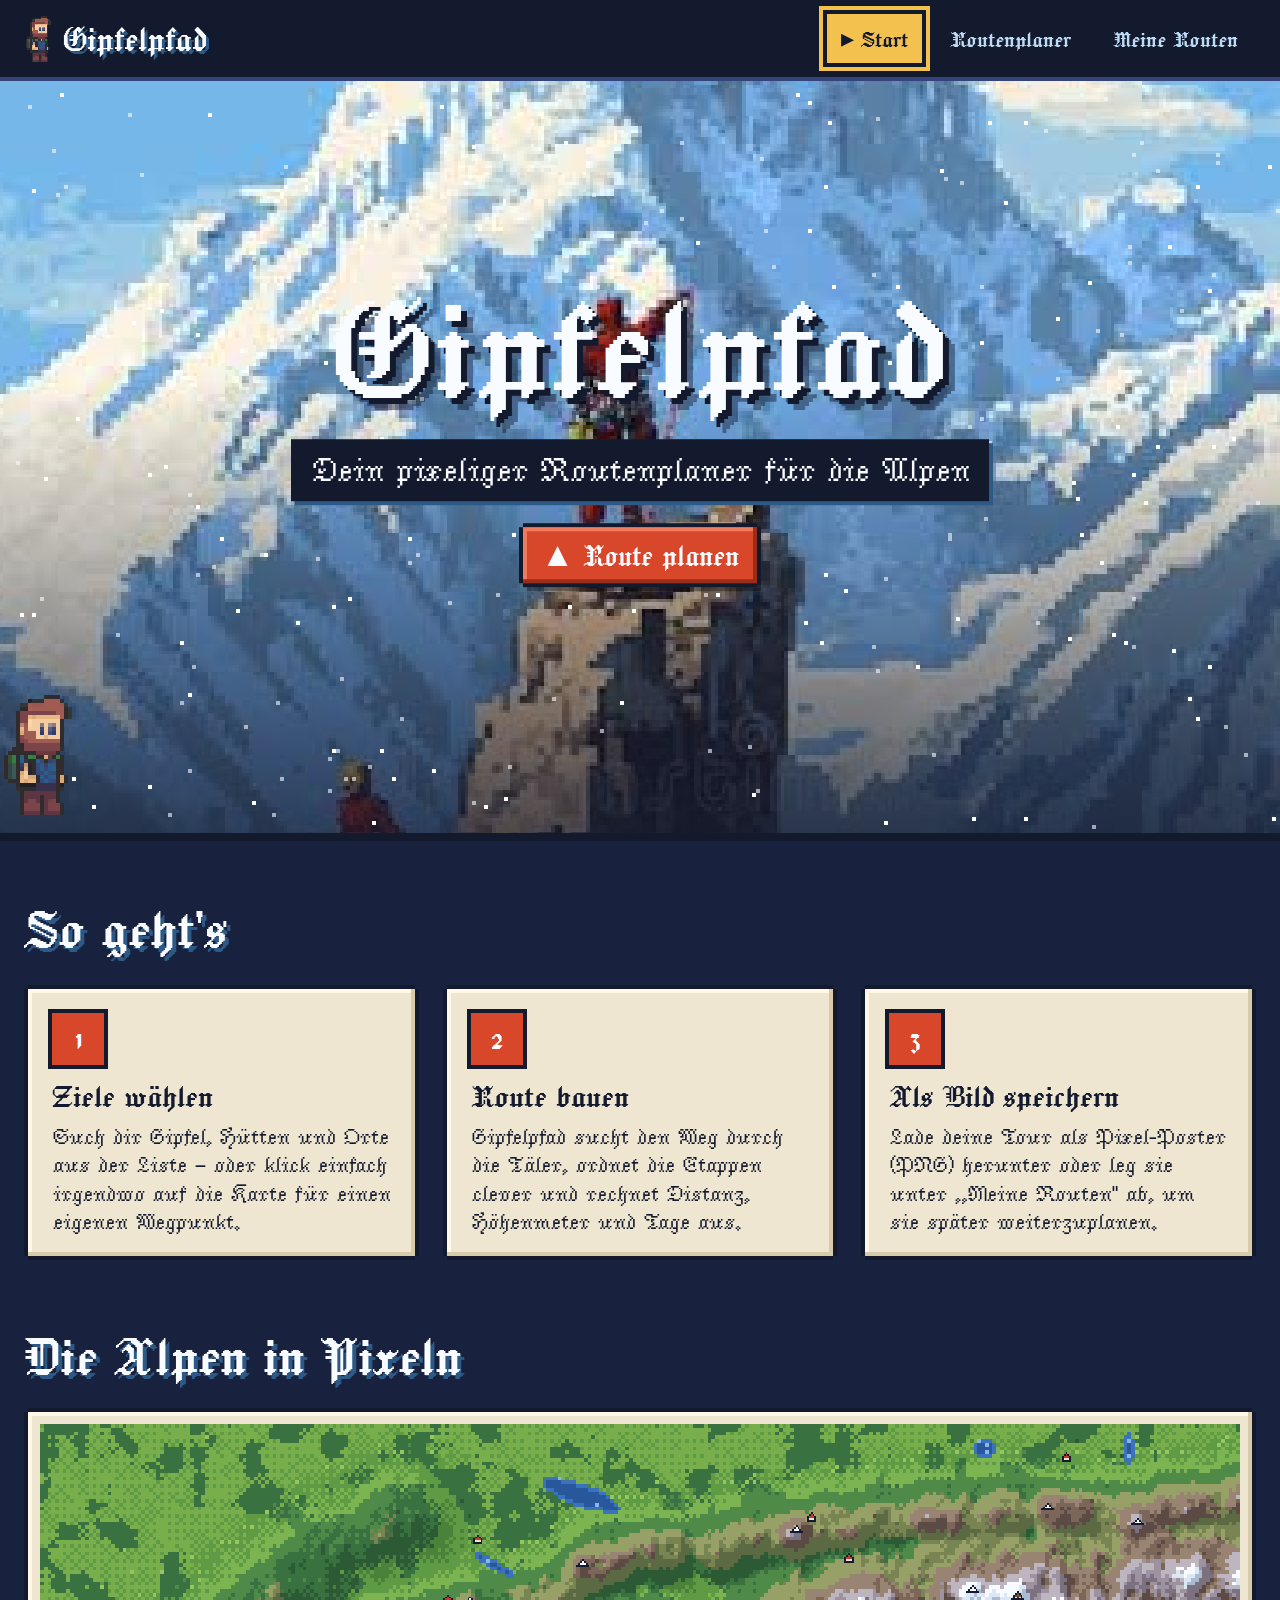
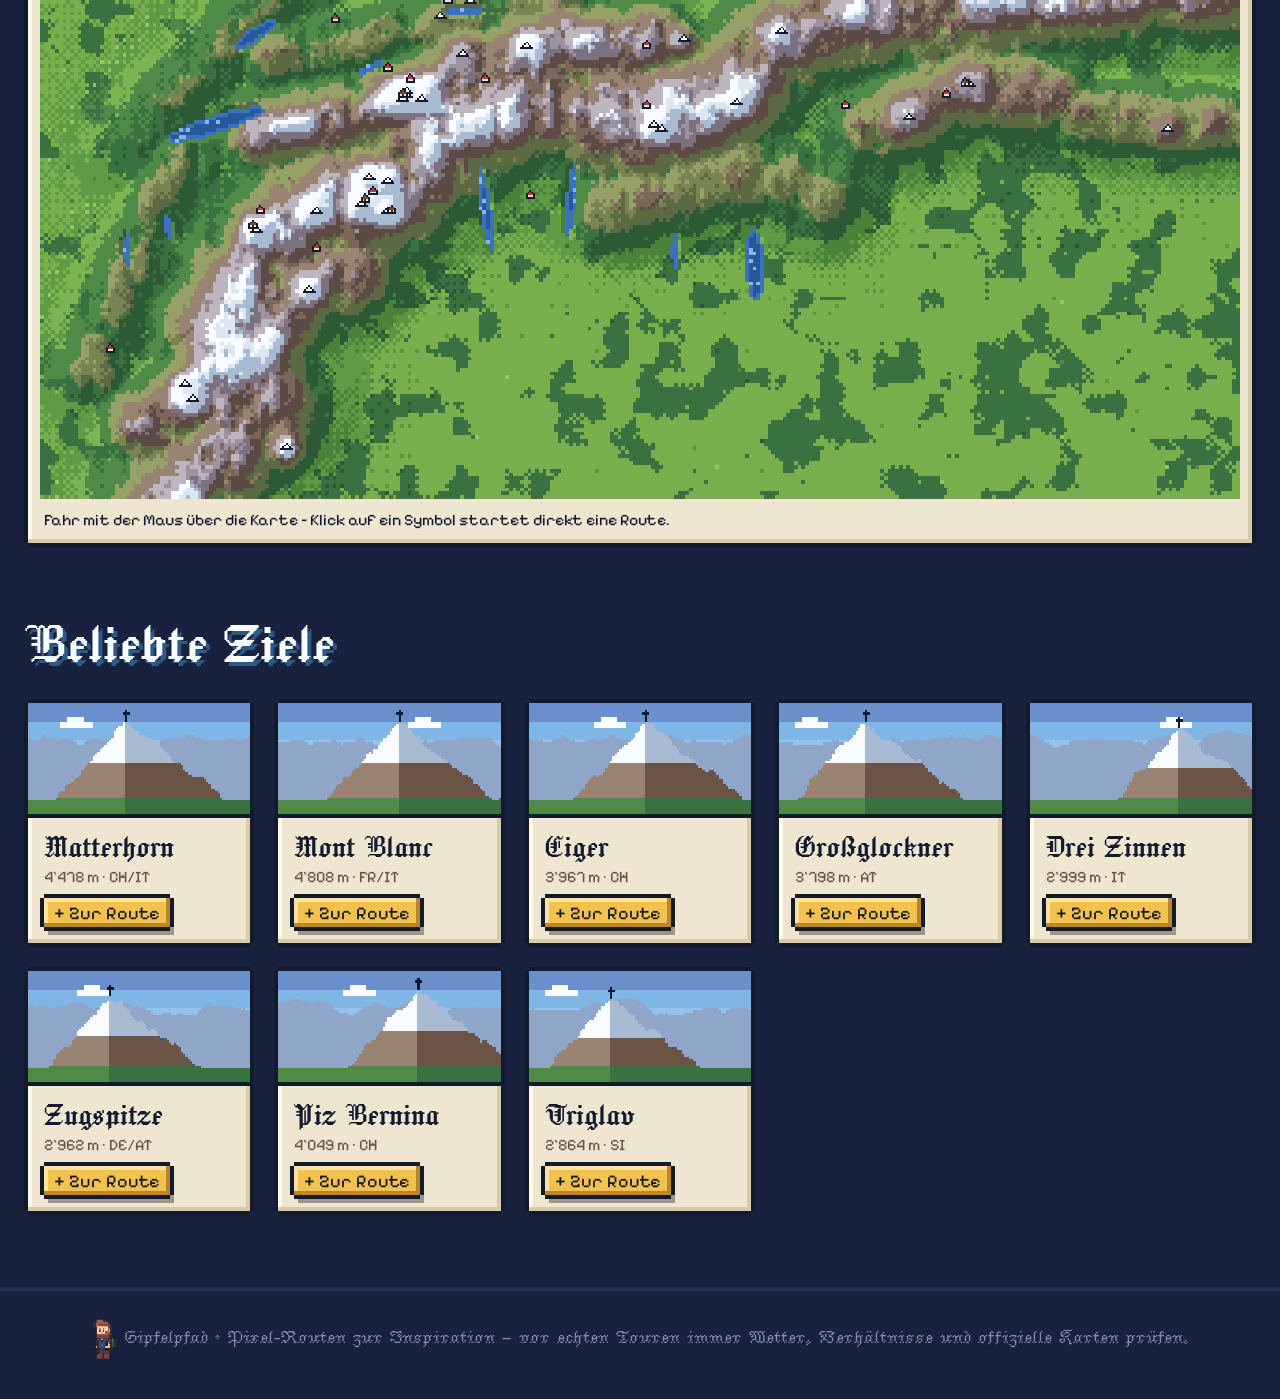
==== index.html @ d3bc7dde "Rename Index.html to index.html" ====
<!DOCTYPE html>
<html lang="de">
<head>
  <meta charset="UTF-8">
  <meta name="viewport" content="width=device-width, initial-scale=1.0">
  <title>Gipfelpfad – Start</title>
  <link rel="preconnect" href="https://fonts.googleapis.com">
  <link rel="preconnect" href="https://fonts.gstatic.com" crossorigin>
  <link href="https://fonts.googleapis.com/css2?family=Jacquard+24&family=Jacquarda+Bastarda+9&family=Pixelify+Sans:wght@400;600&display=swap" rel="stylesheet">
  <link rel="stylesheet" href="css/style.css">
</head>
<body>
  <header class="kopf">
    <a class="logo" href="Index.html"><img data-dude="2" alt=""><span>Gipfelpfad</span></a>
    <nav class="nav">
      <a href="Index.html" class="aktiv">Start</a>
      <a href="planer.html">Routenplaner</a>
      <a href="routen.html">Meine Routen</a>
    </nav>
  </header>

  <section class="held" id="held">
    <div class="held-bild"></div>
    <canvas id="flocken"></canvas>
    <div class="held-text">
      <h1>Gipfelpfad</h1>
      <p>Dein pixeliger Routenplaner für die Alpen</p><br>
      <a class="knopf rot" href="planer.html">▲ Route planen</a>
    </div>
    <div class="wanderer" id="wanderer" title="Klick mich!">
      <div class="blase" id="blase">Hoi!</div>
      <img data-dude="6" alt="Pixel-Wanderer">
    </div>
  </section>

  <main>
    <section class="abschnitt">
      <h2>So geht's</h2>
      <div class="schritte">
        <article class="pixel-box schritt">
          <div class="nr">1</div>
          <h3>Ziele wählen</h3>
          <p>Such dir Gipfel, Hütten und Orte aus der Liste – oder klick einfach irgendwo auf die Karte für einen eigenen Wegpunkt.</p>
        </article>
        <article class="pixel-box schritt">
          <div class="nr">2</div>
          <h3>Route bauen</h3>
          <p>Gipfelpfad sucht den Weg durch die Täler, ordnet die Etappen clever und rechnet Distanz, Höhenmeter und Tage aus.</p>
        </article>
        <article class="pixel-box schritt">
          <div class="nr">3</div>
          <h3>Als Bild speichern</h3>
          <p>Lade deine Tour als Pixel-Poster (PNG) herunter oder leg sie unter „Meine Routen" ab, um sie später weiterzuplanen.</p>
        </article>
      </div>
    </section>

    <section class="abschnitt">
      <h2>Die Alpen in Pixeln</h2>
      <div class="pixel-box mini-karte-box">
        <canvas id="miniKarte" width="640" height="360"></canvas>
        <div class="info" id="miniInfo">Fahr mit der Maus über die Karte – Klick auf ein Symbol startet direkt eine Route.</div>
      </div>
    </section>

    <section class="abschnitt">
      <h2>Beliebte Ziele</h2>
      <div class="gipfel-karten" id="gipfelKarten"></div>
    </section>
  </main>

  <footer class="fuss">
    <img data-dude="2" data-spiegeln alt=""> Gipfelpfad · Pixel-Routen zur Inspiration – vor echten Touren immer Wetter, Verhältnisse und offizielle Karten prüfen.
  </footer>

  <script src="js/data.js"></script>
  <script src="js/map.js"></script>
  <script src="js/start.js"></script>
</body>
</html>
---- css/style.css ----
:root {
  --ink: #141a2e;
  --nacht: #1d2747;
  --himmel-1: #2b3a66;
  --himmel-2: #4f6fae;
  --himmel-3: #7fb6e6;
  --himmel-4: #bcdbf5;
  --schnee: #f8fbff;
  --fels: #6b5446;
  --fels-2: #998473;
  --moos: #4f8a48;
  --moos-2: #2b5a34;
  --beere: #8a3a3a;
  --rot: #d9472b;
  --gold: #f2c14e;
  --jeans: #2c5985;
  --papier: #efe6d2;
  --papier-2: #d9cba9;
  --papier-3: #fff8e6;
  --px: 4px;
  --titel: "Jacquard 24", "Pixelify Sans", serif;
  --text: "Jacquarda Bastarda 9", "Pixelify Sans", serif;
  --ui: "Pixelify Sans", monospace;
}

* { box-sizing: border-box; }

html { scroll-behavior: smooth; }

body {
  margin: 0;
  min-height: 100vh;
  color: var(--ink);
  font-family: var(--text);
  font-size: 21px;
  line-height: 1.35;
  background: linear-gradient(180deg, #222d52 0 160px, var(--nacht) 160px 320px, #1a2342 320px 480px, #18213d 480px);
  background-color: #18213d;
  image-rendering: pixelated;
}

img, canvas { image-rendering: pixelated; image-rendering: crisp-edges; }

a { color: inherit; }

h1, h2, h3 { font-family: var(--titel); font-weight: 400; margin: 0; line-height: 1; }

::selection { background: var(--gold); color: var(--ink); }

/* ---------- Pixel-Rahmen ---------- */

.pixel-box {
  position: relative;
  background: var(--papier);
  margin: var(--px);
  box-shadow:
    0 calc(-1 * var(--px)) 0 0 var(--ink),
    0 var(--px) 0 0 var(--ink),
    calc(-1 * var(--px)) 0 0 0 var(--ink),
    var(--px) 0 0 0 var(--ink),
    inset calc(-1 * var(--px)) calc(-1 * var(--px)) 0 0 var(--papier-2),
    inset var(--px) var(--px) 0 0 var(--papier-3);
}

.pixel-box.dunkel {
  background: var(--nacht);
  color: var(--schnee);
  box-shadow:
    0 calc(-1 * var(--px)) 0 0 var(--ink),
    0 var(--px) 0 0 var(--ink),
    calc(-1 * var(--px)) 0 0 0 var(--ink),
    var(--px) 0 0 0 var(--ink),
    inset calc(-1 * var(--px)) calc(-1 * var(--px)) 0 0 #111733,
    inset var(--px) var(--px) 0 0 #34437a;
}

.knopf {
  --farbe: var(--gold);
  --schatten: #b9862a;
  --licht: #ffe39a;
  display: inline-flex;
  align-items: center;
  gap: 8px;
  font-family: var(--titel);
  font-size: 26px;
  line-height: 1;
  color: var(--ink);
  background: var(--farbe);
  border: 0;
  padding: 12px 18px 10px;
  margin: var(--px);
  cursor: pointer;
  text-decoration: none;
  box-shadow:
    0 calc(-1 * var(--px)) 0 0 var(--ink),
    0 var(--px) 0 0 var(--ink),
    calc(-1 * var(--px)) 0 0 0 var(--ink),
    var(--px) 0 0 0 var(--ink),
    inset calc(-1 * var(--px)) calc(-1 * var(--px)) 0 0 var(--schatten),
    inset var(--px) var(--px) 0 0 var(--licht),
    var(--px) calc(2 * var(--px)) 0 0 rgba(0, 0, 0, .35);
  transition: transform .06s steps(1);
}
.knopf:hover { transform: translateY(-2px); filter: brightness(1.06); }
.knopf:active { transform: translate(2px, 4px); box-shadow:
    0 calc(-1 * var(--px)) 0 0 var(--ink),
    0 var(--px) 0 0 var(--ink),
    calc(-1 * var(--px)) 0 0 0 var(--ink),
    var(--px) 0 0 0 var(--ink),
    inset var(--px) var(--px) 0 0 var(--schatten); }
.knopf:disabled { filter: grayscale(1) opacity(.6); cursor: not-allowed; transform: none; }
.knopf.rot { --farbe: var(--rot); --schatten: #9a2c18; --licht: #f07a5e; color: var(--schnee); }
.knopf.gruen { --farbe: var(--moos); --schatten: #2b5a34; --licht: #7db452; color: var(--schnee); }
.knopf.blau { --farbe: var(--jeans); --schatten: #1c3a5a; --licht: #4f84bd; color: var(--schnee); }
.knopf.papier { --farbe: var(--papier); --schatten: var(--papier-2); --licht: var(--papier-3); }
.knopf.klein { font-size: 18px; padding: 6px 10px 5px; font-family: var(--ui); }

.knopf:focus-visible, input:focus-visible, select:focus-visible, button:focus-visible {
  outline: var(--px) dashed var(--gold);
  outline-offset: 4px;
}

/* ---------- Kopfzeile ---------- */

.kopf {
  position: sticky;
  top: 0;
  z-index: 50;
  display: flex;
  align-items: center;
  justify-content: space-between;
  gap: 16px;
  padding: 10px 24px;
  background: var(--ink);
  border-bottom: var(--px) solid #34437a;
}

.logo {
  display: flex;
  align-items: center;
  gap: 10px;
  text-decoration: none;
  color: var(--schnee);
}
.logo img { height: 46px; }
.logo span { font-family: var(--titel); font-size: 40px; text-shadow: 3px 3px 0 var(--jeans); }

.nav { display: flex; gap: 6px; flex-wrap: wrap; }
.nav a {
  font-family: var(--titel);
  font-size: 26px;
  color: var(--himmel-4);
  text-decoration: none;
  padding: 8px 14px 6px;
  border: var(--px) solid transparent;
}
.nav a:hover { color: var(--gold); border-color: #34437a; }
.nav a.aktiv { color: var(--ink); background: var(--gold); border-color: var(--ink); box-shadow: 0 0 0 var(--px) var(--gold); }
.nav a.aktiv::before { content: "▸ "; }

/* ---------- Seiteninhalt ---------- */

main { padding: 0 24px 64px; max-width: 1400px; margin: 0 auto; }

.seitentitel {
  color: var(--schnee);
  padding: 40px 4px 20px;
  display: flex;
  align-items: end;
  justify-content: space-between;
  gap: 16px;
  flex-wrap: wrap;
}
.seitentitel h1 { font-size: clamp(48px, 7vw, 84px); text-shadow: 5px 5px 0 var(--jeans), 10px 10px 0 var(--ink); }
.seitentitel p { margin: 10px 0 0; color: var(--himmel-4); max-width: 640px; }

.fuss {
  text-align: center;
  color: #7f8bb0;
  padding: 28px 16px 40px;
  font-size: 18px;
  border-top: var(--px) solid #24305a;
}
.fuss img { height: 40px; vertical-align: middle; }

/* ---------- Startseite ---------- */

.held {
  position: relative;
  height: min(86vh, 760px);
  min-height: 520px;
  overflow: hidden;
  background: #7fb6e6;
  border-bottom: 8px solid var(--ink);
}
.held-bild {
  position: absolute;
  inset: -40px;
  background: url("../hikeing.jpg") center 32% / cover no-repeat;
  image-rendering: pixelated;
  transform: translate(var(--mx, 0), var(--my, 0)) scale(1.06);
  transition: transform .25s steps(4);
}
.held::after {
  content: "";
  position: absolute;
  inset: 0;
  background: linear-gradient(180deg, rgba(20, 26, 46, .0) 40%, rgba(20, 26, 46, .75) 100%);
  pointer-events: none;
}
#flocken { position: absolute; inset: 0; width: 100%; height: 100%; pointer-events: none; z-index: 2; }

.held-text {
  position: absolute;
  z-index: 3;
  left: 50%;
  top: 46%;
  transform: translate(-50%, -50%);
  text-align: center;
  width: min(92%, 860px);
  color: var(--schnee);
}
.held-text h1 {
  font-size: clamp(64px, 13vw, 170px);
  text-shadow: 6px 6px 0 var(--ink), 12px 12px 0 rgba(20, 26, 46, .45);
  letter-spacing: 2px;
}
.held-text p {
  font-size: clamp(22px, 2.6vw, 32px);
  margin: 10px auto 26px;
  background: var(--ink);
  display: inline-block;
  padding: 6px 16px 4px;
  box-shadow: 0 0 0 var(--px) var(--ink), var(--px) var(--px) 0 var(--px) var(--jeans);
}
.held-text .knopf { font-size: 34px; }

.wanderer {
  position: absolute;
  z-index: 4;
  bottom: 18px;
  left: 0;
  cursor: pointer;
  animation: laufen 26s linear infinite;
}
.wanderer img { height: 120px; display: block; animation: wippen .5s steps(2) infinite; }
.wanderer.dreh img { transform: scaleX(-1); }
.blase {
  position: absolute;
  bottom: 132px;
  left: 50%;
  transform: translateX(-50%);
  white-space: nowrap;
  background: var(--schnee);
  color: var(--ink);
  font-size: 20px;
  padding: 6px 12px 4px;
  box-shadow: 0 0 0 var(--px) var(--ink);
  opacity: 0;
  pointer-events: none;
}
.blase::after {
  content: "";
  position: absolute;
  left: 50%;
  bottom: -12px;
  border: 6px solid transparent;
  border-top-color: var(--ink);
}
.blase.zeigen { opacity: 1; }
.wanderer.springt img { animation: springen .5s steps(4); }

@keyframes laufen {
  0% { transform: translateX(-140px); }
  100% { transform: translateX(calc(100vw + 40px)); }
}
@keyframes wippen { 50% { translate: 0 -4px; } }
@keyframes springen { 50% { translate: 0 -48px; } }

.abschnitt { padding: 56px 0 8px; }
.abschnitt > h2 {
  color: var(--schnee);
  font-size: clamp(44px, 5vw, 64px);
  text-shadow: 4px 4px 0 var(--jeans);
  margin-bottom: 24px;
}

.schritte { display: grid; grid-template-columns: repeat(auto-fit, minmax(260px, 1fr)); gap: 24px; }
.schritt { padding: 24px 24px 20px; }
.schritt .nr {
  display: inline-grid;
  place-items: center;
  width: 52px; height: 52px;
  font-family: var(--titel);
  font-size: 38px;
  background: var(--rot);
  color: var(--schnee);
  box-shadow: 0 0 0 var(--px) var(--ink);
  margin-bottom: 14px;
}
.schritt h3 { font-size: 36px; margin-bottom: 8px; }
.schritt p { margin: 0; }
.schritt canvas { width: 100%; height: auto; display: block; margin-top: 14px; box-shadow: 0 0 0 var(--px) var(--ink); }

.gipfel-karten { display: grid; grid-template-columns: repeat(auto-fill, minmax(220px, 1fr)); gap: 20px; }
.gipfel-karte { padding: 0 0 16px; overflow: hidden; display: flex; flex-direction: column; transition: transform .1s steps(2); }
.gipfel-karte:hover { transform: translateY(-6px); }
.gipfel-karte canvas { width: 100%; display: block; border-bottom: var(--px) solid var(--ink); }
.gipfel-karte h3 { font-size: 34px; margin: 12px 16px 2px; }
.gipfel-karte .meta { margin: 0 16px 10px; font-family: var(--ui); font-size: 16px; color: var(--fels); }
.gipfel-karte .knopf { margin: auto 16px 0; align-self: flex-start; }

.mini-karte-box { padding: 12px; }
.mini-karte-box canvas { width: 100%; display: block; cursor: crosshair; }
.mini-karte-box .info { font-family: var(--ui); font-size: 16px; padding: 10px 4px 0; min-height: 30px; }

/* ---------- Planer ---------- */

.planer { display: grid; grid-template-columns: 360px 1fr; gap: 24px; align-items: start; }

.seitenleiste { padding: 20px; display: flex; flex-direction: column; gap: 18px; }
.seitenleiste h2 { font-size: 34px; display: flex; align-items: center; gap: 10px; }
.seitenleiste h2 small { font-family: var(--ui); font-size: 15px; color: var(--fels); margin-left: auto; }

label.feld { display: flex; flex-direction: column; gap: 6px; font-size: 19px; }

input[type="text"], input[type="search"], select {
  font-family: var(--ui);
  font-size: 17px;
  color: var(--ink);
  background: var(--papier-3);
  border: 0;
  padding: 10px 12px;
  box-shadow: 0 0 0 var(--px) var(--ink), inset var(--px) var(--px) 0 0 var(--papier-2);
  margin: var(--px);
  width: calc(100% - 2 * var(--px));
  border-radius: 0;
}

.filter { display: flex; gap: 4px; flex-wrap: wrap; margin: 0 var(--px); }
.filter button {
  font-family: var(--ui);
  font-size: 15px;
  border: 0;
  padding: 5px 9px;
  background: var(--papier-2);
  color: var(--ink);
  cursor: pointer;
  box-shadow: 0 0 0 2px var(--ink);
  margin: 2px;
}
.filter button.aktiv { background: var(--ink); color: var(--gold); }

.ort-liste {
  list-style: none;
  margin: 0;
  padding: 4px;
  max-height: 290px;
  overflow-y: auto;
  background: var(--papier-3);
  box-shadow: 0 0 0 var(--px) var(--ink);
  margin: var(--px);
  scrollbar-color: var(--fels) var(--papier-2);
}
.ort-liste li {
  display: flex;
  align-items: center;
  gap: 8px;
  padding: 6px 8px;
  cursor: pointer;
  font-size: 19px;
}
.ort-liste li:nth-child(odd) { background: rgba(217, 203, 169, .35); }
.ort-liste li:hover { background: var(--gold); }
.ort-liste li.drin { color: var(--moos-2); }
.ort-liste li.drin .plus { background: var(--moos); color: var(--schnee); }
.ort-liste .plus {
  font-family: var(--ui);
  width: 26px; height: 26px;
  display: grid; place-items: center;
  background: var(--ink);
  color: var(--gold);
  flex: none;
  font-size: 18px;
}
.ort-liste .name { flex: 1; }
.ort-liste .hoehe { font-family: var(--ui); font-size: 14px; color: var(--fels); }
.typ-punkt { width: 18px; flex: none; font-family: var(--ui); font-size: 15px; text-align: center; }
.typ-gipfel { color: var(--fels); }
.typ-gipfel::before { content: "▲"; }
.typ-ort { color: var(--rot); }
.typ-ort::before { content: "●"; }
.typ-huette { color: #7a4a2e; }
.typ-huette::before { content: "⌂"; font-size: 19px; }
.typ-eigen { color: var(--gold); }
.typ-eigen::before { content: "◆"; }

.ziel-liste { list-style: none; margin: 0; padding: 0; display: flex; flex-direction: column; gap: 8px; }
.ziel-liste li {
  display: flex;
  align-items: center;
  gap: 8px;
  background: var(--papier-3);
  padding: 6px 6px 6px 0;
  box-shadow: 0 0 0 3px var(--ink);
  margin: 3px;
  animation: reinploppen .25s steps(3);
}
.ziel-liste .nr {
  font-family: var(--ui);
  min-width: 34px;
  align-self: stretch;
  display: grid; place-items: center;
  background: var(--rot);
  color: var(--schnee);
  font-size: 17px;
}
.ziel-liste li:first-child .nr { background: var(--moos); }
.ziel-liste .name { flex: 1; font-size: 19px; min-width: 0; overflow: hidden; text-overflow: ellipsis; white-space: nowrap; }
.ziel-liste .name input { margin: 0; padding: 4px 6px; font-size: 15px; width: 100%; box-shadow: 0 0 0 2px var(--ink); }
.ziel-liste .hoehe { font-family: var(--ui); font-size: 13px; color: var(--fels); display: block; }
.ziel-liste button {
  font-family: var(--ui);
  width: 28px; height: 28px;
  border: 0;
  background: var(--papier-2);
  box-shadow: 0 0 0 2px var(--ink);
  cursor: pointer;
  font-size: 14px;
  flex: none;
  color: var(--ink);
}
.ziel-liste button:hover { background: var(--gold); }
.ziel-liste button.weg:hover { background: var(--rot); color: var(--schnee); }
.ziel-liste button:disabled { opacity: .3; cursor: default; background: var(--papier-2); }
.leer-hinweis { font-size: 18px; color: var(--fels); padding: 10px; text-align: center; border: 3px dashed var(--papier-2); }

@keyframes reinploppen { 0% { transform: scale(.6); } 60% { transform: scale(1.05); } }

.schalter { display: flex; align-items: center; gap: 10px; cursor: pointer; font-size: 19px; user-select: none; }
.schalter input { appearance: none; width: 44px; height: 24px; background: var(--papier-2); box-shadow: 0 0 0 3px var(--ink); position: relative; cursor: pointer; margin: 3px; flex: none; }
.schalter input::after { content: ""; position: absolute; top: 4px; left: 4px; width: 16px; height: 16px; background: var(--ink); transition: left .1s steps(2); }
.schalter input:checked { background: var(--moos); }
.schalter input:checked::after { left: 24px; background: var(--schnee); }

.modus { display: grid; grid-template-columns: repeat(3, 1fr); gap: 6px; margin: var(--px); }
.modus button {
  font-family: var(--titel);
  font-size: 22px;
  padding: 8px 4px 6px;
  border: 0;
  background: var(--papier-2);
  box-shadow: 0 0 0 3px var(--ink);
  cursor: pointer;
  color: var(--ink);
}
.modus button .ico { display: block; font-size: 22px; font-family: var(--ui); }
.modus button.aktiv { background: var(--jeans); color: var(--schnee); }

.karten-bereich { display: flex; flex-direction: column; gap: 20px; min-width: 0; }
.karten-rahmen { padding: 12px; }
.karten-wrap { position: relative; line-height: 0; }
#karte { width: 100%; height: auto; display: block; cursor: crosshair; box-shadow: 0 0 0 var(--px) var(--ink); }
.karten-kopf { display: flex; align-items: center; justify-content: space-between; gap: 12px; margin-bottom: 12px; flex-wrap: wrap; }
.karten-kopf h2 { font-size: 40px; }
.karten-kopf p { margin: 0; font-size: 17px; color: var(--fels); }

.tooltip {
  position: absolute;
  pointer-events: none;
  background: var(--ink);
  color: var(--schnee);
  font-family: var(--ui);
  font-size: 14px;
  line-height: 1.3;
  padding: 6px 10px;
  box-shadow: 0 0 0 2px var(--gold);
  white-space: nowrap;
  z-index: 5;
  opacity: 0;
  transform: translate(14px, 14px);
}
.tooltip.zeigen { opacity: 1; }
.tooltip b { color: var(--gold); font-weight: 600; }

#profil { width: 100%; height: auto; display: block; margin-top: 16px; box-shadow: 0 0 0 var(--px) var(--ink); }

.stats { display: grid; grid-template-columns: repeat(auto-fit, minmax(170px, 1fr)); gap: 14px; }
.stat { padding: 14px 16px 12px; }
.stat .titel { font-size: 18px; color: var(--fels); }
.stat .wert { font-family: var(--ui); font-size: 24px; font-weight: 600; line-height: 1.1; margin-top: 4px; }
.stat.schwierig { color: var(--ink); }
.stat.schwierig .wert { font-size: 18px; }

.aktionen { display: flex; gap: 10px; flex-wrap: wrap; align-items: center; }

.etappen { padding: 16px 20px; }
.etappen h3 { font-size: 32px; margin-bottom: 8px; }
.etappen table { width: 100%; border-collapse: collapse; font-size: 18px; }
.etappen th { text-align: left; font-weight: 400; color: var(--fels); padding: 4px 8px; border-bottom: 3px solid var(--ink); }
.etappen td { padding: 6px 8px; border-bottom: 2px dashed var(--papier-2); }
.etappen td.zahl, .etappen th.zahl { text-align: right; font-family: var(--ui); font-size: 15px; }
.hinweis { font-size: 16px; color: var(--fels); margin: 10px 0 0; }

.toast {
  position: fixed;
  left: 50%;
  bottom: 28px;
  transform: translate(-50%, 140px);
  z-index: 100;
  background: var(--ink);
  color: var(--schnee);
  padding: 12px 20px 10px;
  font-size: 22px;
  box-shadow: 0 0 0 var(--px) var(--gold), 8px 8px 0 var(--px) rgba(0, 0, 0, .4);
  display: flex;
  align-items: center;
  gap: 12px;
  transition: transform .25s steps(5);
}
.toast img { height: 44px; }
.toast.zeigen { transform: translate(-50%, 0); }

/* ---------- Meine Routen ---------- */

.routen-gitter { display: grid; grid-template-columns: repeat(auto-fill, minmax(340px, 1fr)); gap: 24px; }
.routen-karte { padding: 12px 12px 16px; display: flex; flex-direction: column; gap: 10px; animation: reinploppen .3s steps(3); }
.routen-karte canvas { width: 100%; display: block; box-shadow: 0 0 0 3px var(--ink); cursor: zoom-in; }
.routen-karte h3 { font-size: 34px; }
.routen-karte .meta { font-family: var(--ui); font-size: 15px; color: var(--fels); }
.routen-karte .ziele { font-size: 17px; margin: 0; }
.routen-karte .zahlen { display: flex; gap: 8px; flex-wrap: wrap; }
.routen-karte .zahlen span { font-family: var(--ui); font-size: 14px; background: var(--ink); color: var(--gold); padding: 3px 8px; }
.routen-karte .aktionen { margin-top: auto; }
.routen-karte .aktionen .knopf { font-size: 20px; padding: 8px 12px 6px; }

.leer { text-align: center; padding: 48px 24px; color: var(--schnee); }
.leer img { height: 160px; animation: wippen .6s steps(2) infinite; }
.leer h2 { font-size: 52px; margin: 18px 0 8px; }
.leer p { color: var(--himmel-4); margin: 0 0 20px; }

.vorschau {
  position: fixed;
  inset: 0;
  z-index: 200;
  background: rgba(10, 14, 28, .88);
  display: none;
  align-items: center;
  justify-content: center;
  padding: 24px;
  flex-direction: column;
  gap: 16px;
}
.vorschau.offen { display: flex; }
.vorschau img { max-width: 100%; max-height: calc(100vh - 140px); box-shadow: 0 0 0 var(--px) var(--gold); }

/* ---------- Responsiv ---------- */

@media (max-width: 1000px) {
  .planer { grid-template-columns: 1fr; }
}

@media (max-width: 640px) {
  body { font-size: 19px; }
  .kopf { padding: 8px 16px; flex-direction: column; align-items: flex-start; }
  .logo span { font-size: 32px; }
  .nav a { font-size: 22px; padding: 6px 10px 4px; }
  main { padding: 0 16px 48px; }
  .routen-gitter { grid-template-columns: 1fr; }
  .wanderer img { height: 84px; }
  .blase { bottom: 96px; }
}

@media (prefers-reduced-motion: reduce) {
  *, *::before, *::after { animation: none !important; transition: none !important; }
}
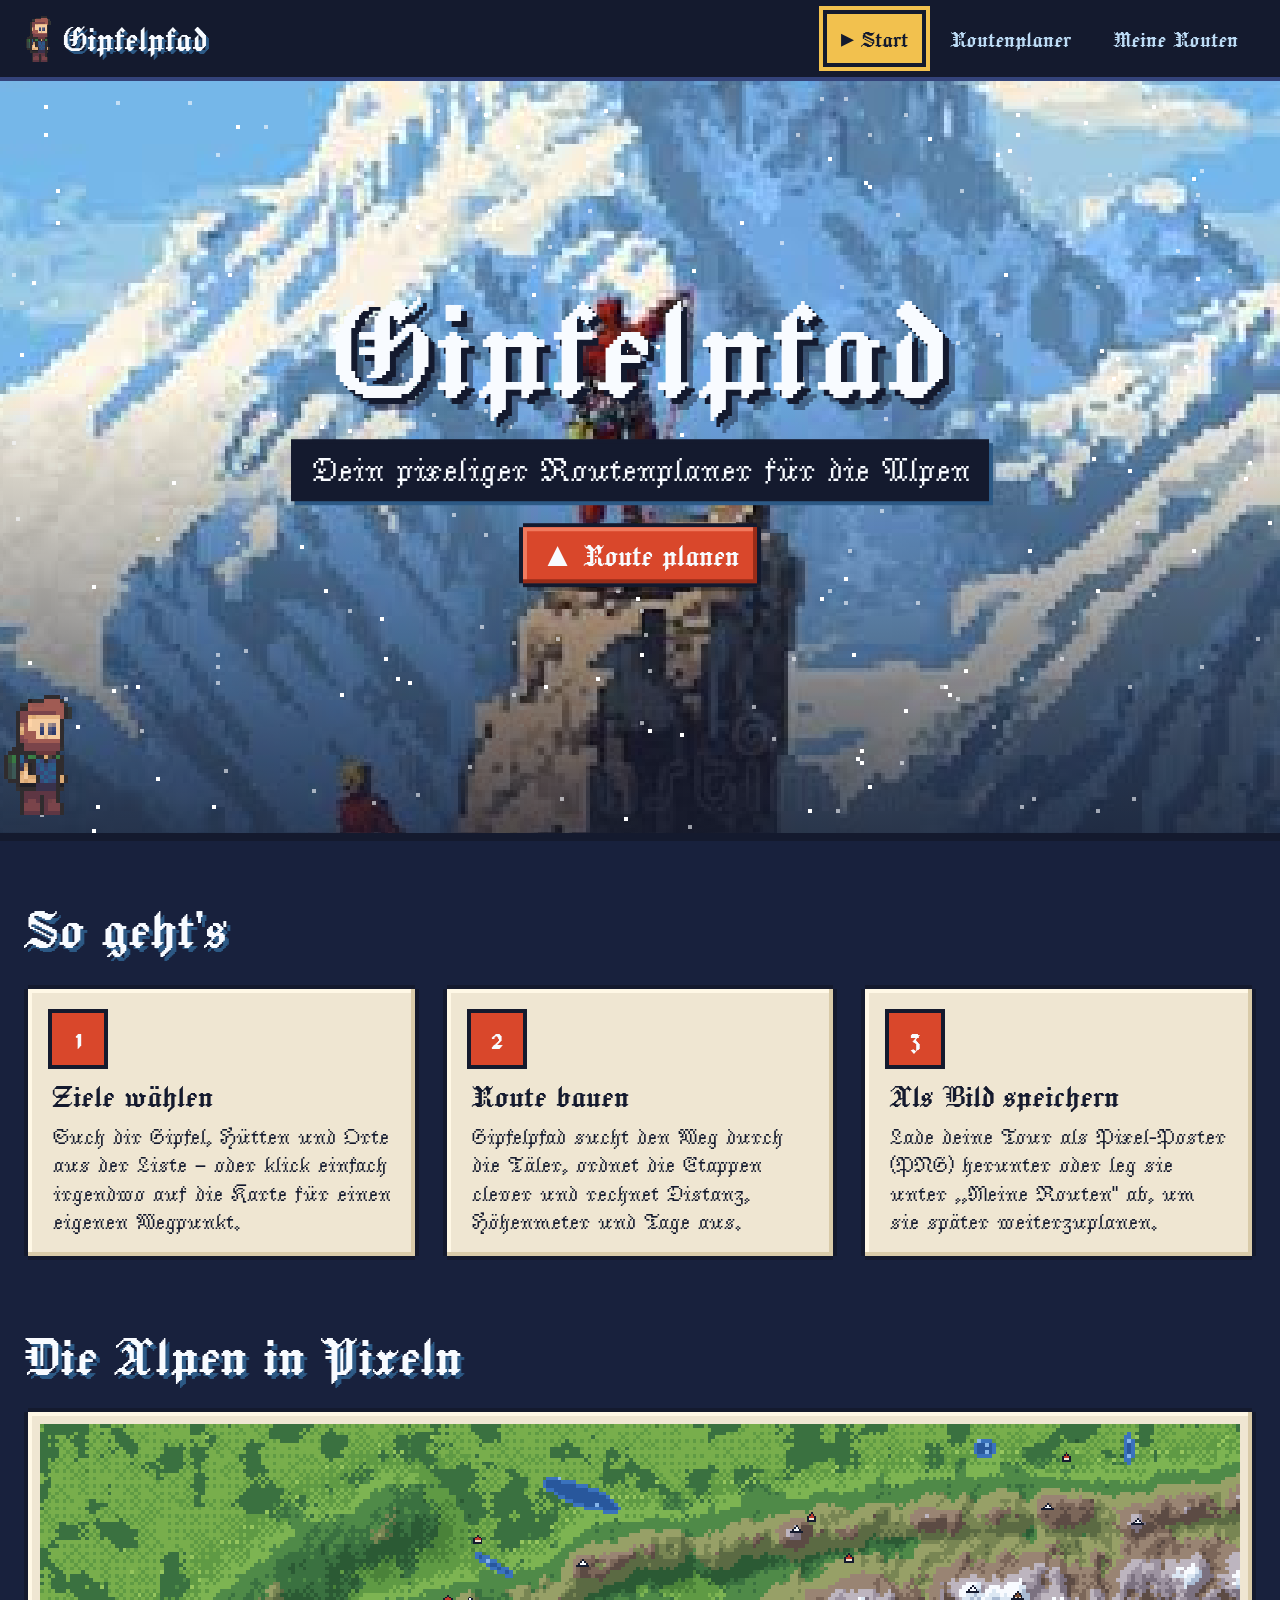
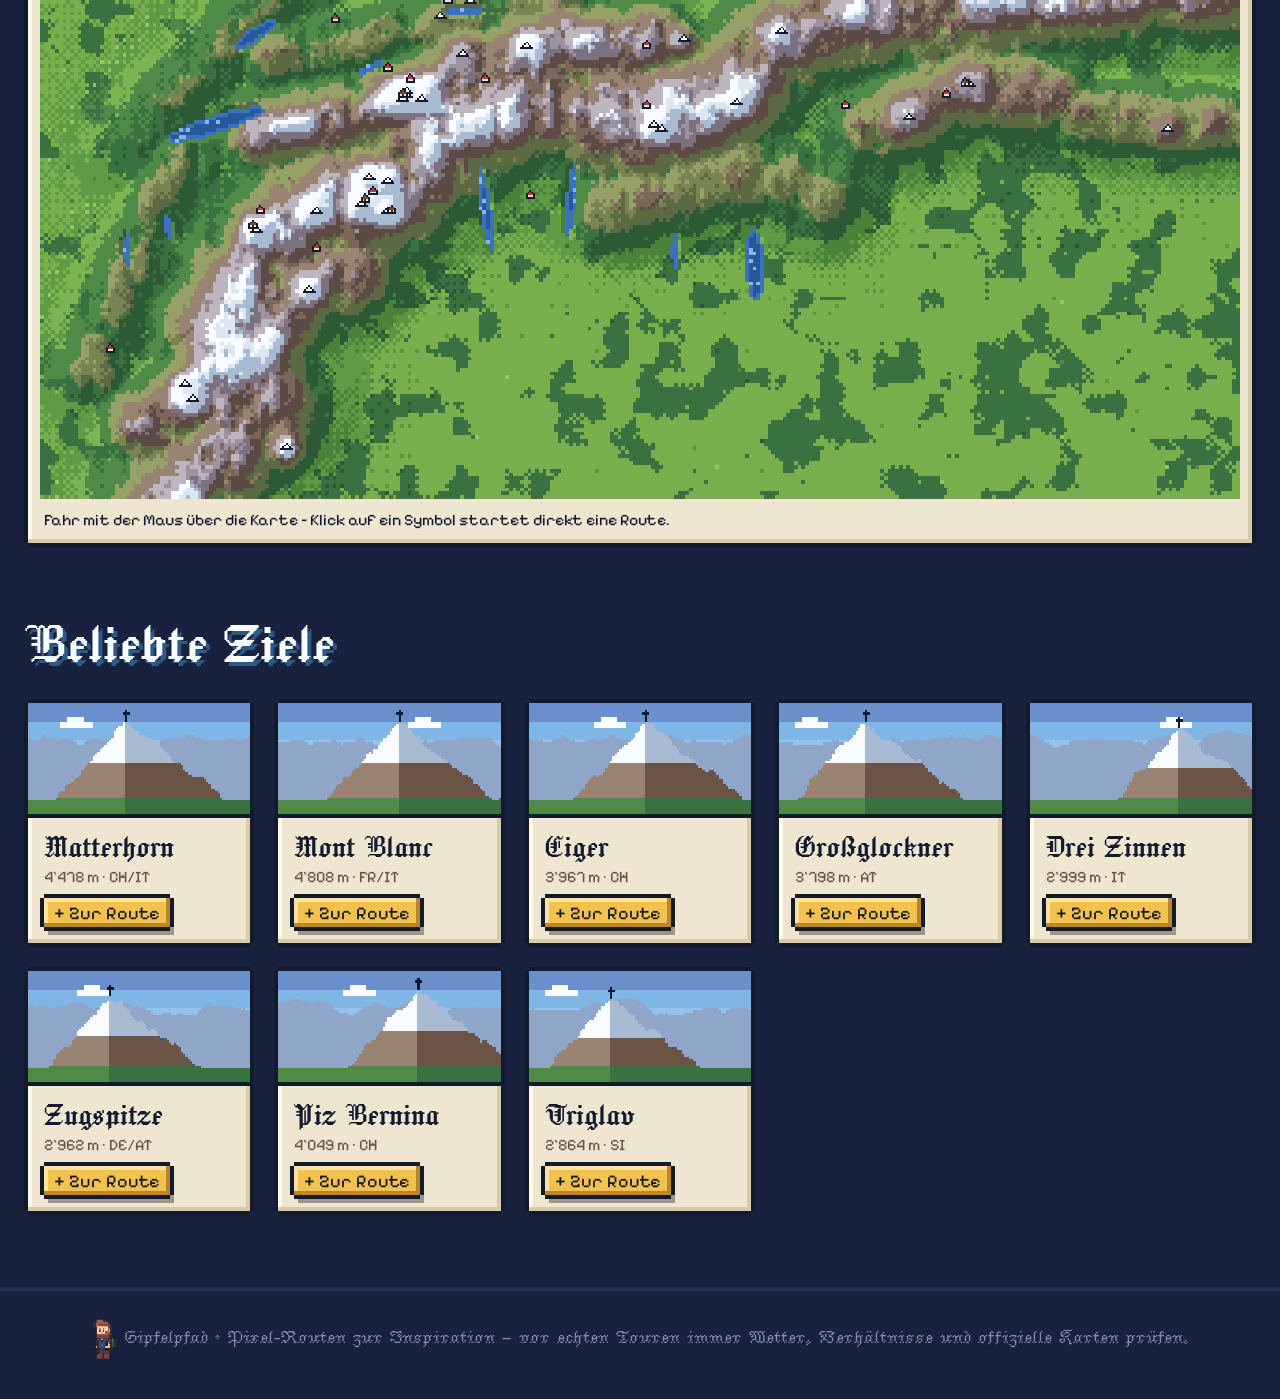
==== commit a31af801: "i zu IIII" ====
--- a/index.html
+++ b/index.html
@@ -1,4 +1,4 @@
-<!DOCTYPE html>
+﻿<!DOCTYPE html>
 <html lang="de">
 <head>
   <meta charset="UTF-8">
@@ -11,9 +11,9 @@
 </head>
 <body>
   <header class="kopf">
-    <a class="logo" href="Index.html"><img data-dude="2" alt=""><span>Gipfelpfad</span></a>
+    <a class="logo" href="index.html"><img data-dude="2" alt=""><span>Gipfelpfad</span></a>
     <nav class="nav">
-      <a href="Index.html" class="aktiv">Start</a>
+      <a href="index.html" class="aktiv">Start</a>
       <a href="planer.html">Routenplaner</a>
       <a href="routen.html">Meine Routen</a>
     </nav>
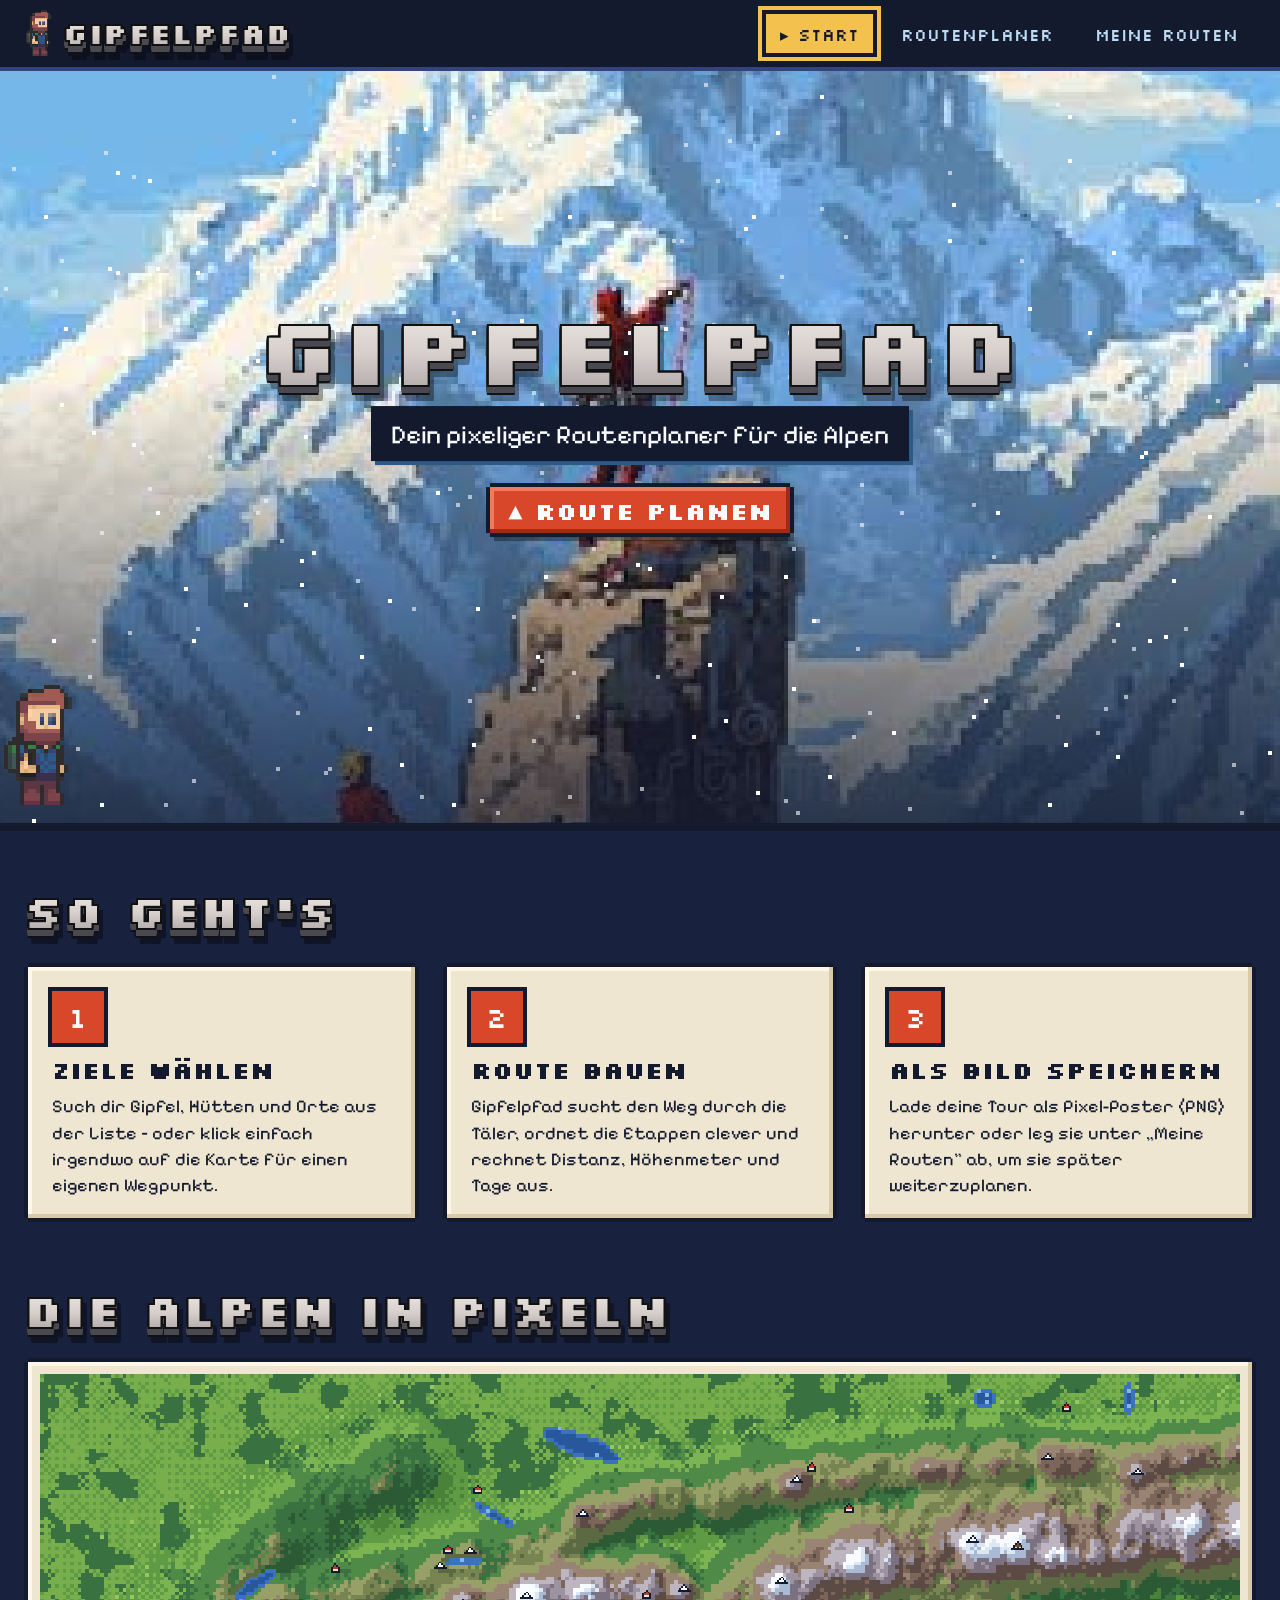
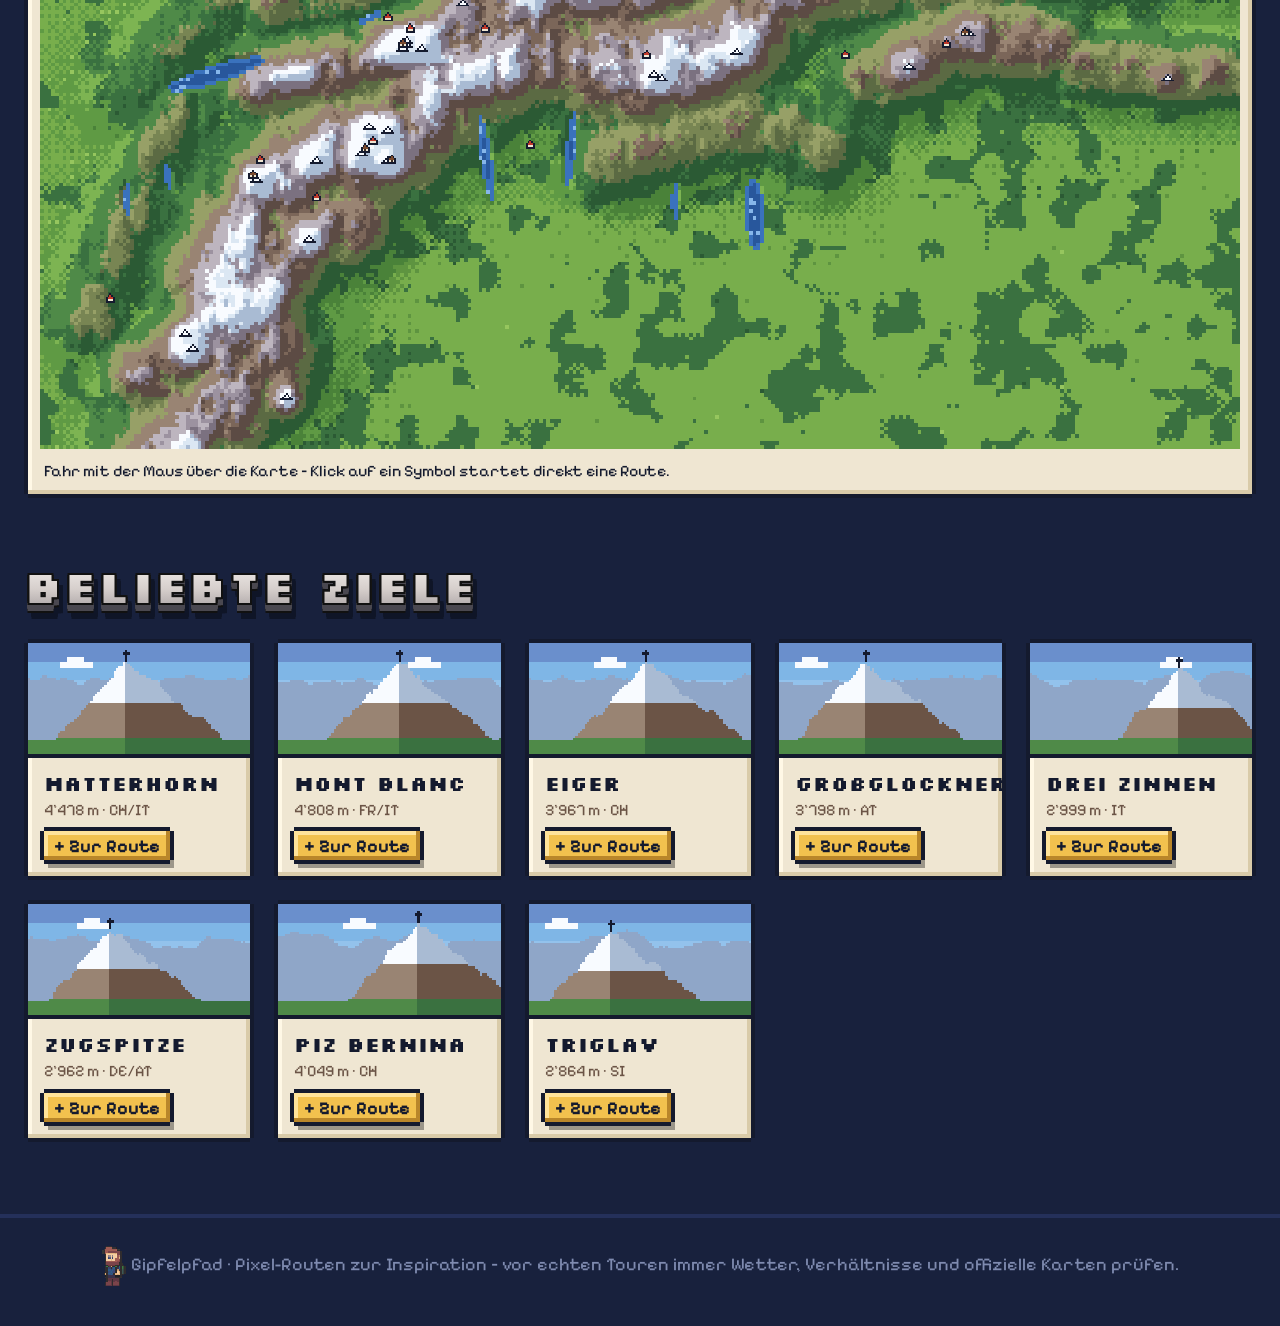
==== commit 77b6736d: "67" ====
--- a/index.html
+++ b/index.html
@@ -1,4 +1,4 @@
-﻿<!DOCTYPE html>
+<!DOCTYPE html>
 <html lang="de">
 <head>
   <meta charset="UTF-8">
@@ -6,7 +6,7 @@
   <title>Gipfelpfad – Start</title>
   <link rel="preconnect" href="https://fonts.googleapis.com">
   <link rel="preconnect" href="https://fonts.gstatic.com" crossorigin>
-  <link href="https://fonts.googleapis.com/css2?family=Jacquard+24&family=Jacquarda+Bastarda+9&family=Pixelify+Sans:wght@400;600&display=swap" rel="stylesheet">
+  <link href="https://fonts.googleapis.com/css2?family=Silkscreen:wght@400;700&family=Pixelify+Sans:wght@400;500;600;700&display=swap" rel="stylesheet">
   <link rel="stylesheet" href="css/style.css">
 </head>
 <body>
--- a/css/style.css
+++ b/css/style.css
@@ -18,9 +18,31 @@
   --papier-2: #d9cba9;
   --papier-3: #fff8e6;
   --px: 4px;
-  --titel: "Jacquard 24", "Pixelify Sans", serif;
-  --text: "Jacquarda Bastarda 9", "Pixelify Sans", serif;
+  --titel: "Silkscreen", "Pixelify Sans", monospace;
+  --text: "Pixelify Sans", monospace;
   --ui: "Pixelify Sans", monospace;
+  /* Blockschrift wie das Minecraft-Logo: schwarzer Rand + dunkle 3D-Kante */
+  --block-rand:
+    drop-shadow(2px 0 0 #111) drop-shadow(-2px 0 0 #111)
+    drop-shadow(0 2px 0 #111) drop-shadow(0 -2px 0 #111);
+  --block-kante:
+    drop-shadow(0 3px 0 #4a4850) drop-shadow(0 3px 0 #4a4850)
+    drop-shadow(0 2px 0 #111) drop-shadow(4px 6px 0 rgba(0, 0, 0, .35));
+}
+
+/* Grosse Titel: heller Verlauf, Rand, 3D-Kante */
+.block-titel, .held-text h1, .seitentitel h1, .abschnitt > h2, .logo span, .leer h2 {
+  font-family: var(--titel);
+  font-weight: 700;
+  text-transform: uppercase;
+  color: #d9d4d2;
+  background: linear-gradient(180deg, #f3efec 0%, #d6cfcc 55%, #a9a2a3 100%);
+  -webkit-background-clip: text;
+  background-clip: text;
+  -webkit-text-fill-color: transparent;
+  text-shadow: none;
+  filter: var(--block-rand) var(--block-kante);
+  letter-spacing: 0.02em;
 }
 
 * { box-sizing: border-box; }
@@ -32,8 +54,8 @@
   min-height: 100vh;
   color: var(--ink);
   font-family: var(--text);
-  font-size: 21px;
-  line-height: 1.35;
+  font-size: 18px;
+  line-height: 1.45;
   background: linear-gradient(180deg, #222d52 0 160px, var(--nacht) 160px 320px, #1a2342 320px 480px, #18213d 480px);
   background-color: #18213d;
   image-rendering: pixelated;
@@ -43,7 +65,7 @@
 
 a { color: inherit; }
 
-h1, h2, h3 { font-family: var(--titel); font-weight: 400; margin: 0; line-height: 1; }
+h1, h2, h3 { font-family: var(--titel); font-weight: 700; margin: 0; line-height: 1.1; }
 
 ::selection { background: var(--gold); color: var(--ink); }
 
@@ -82,7 +104,8 @@
   align-items: center;
   gap: 8px;
   font-family: var(--titel);
-  font-size: 26px;
+  font-weight: 700;
+  font-size: 18px;
   line-height: 1;
   color: var(--ink);
   background: var(--farbe);
@@ -143,12 +166,12 @@
   color: var(--schnee);
 }
 .logo img { height: 46px; }
-.logo span { font-family: var(--titel); font-size: 40px; text-shadow: 3px 3px 0 var(--jeans); }
+.logo span { font-size: 28px; }
 
 .nav { display: flex; gap: 6px; flex-wrap: wrap; }
 .nav a {
   font-family: var(--titel);
-  font-size: 26px;
+  font-size: 17px;
   color: var(--himmel-4);
   text-decoration: none;
   padding: 8px 14px 6px;
@@ -171,7 +194,7 @@
   gap: 16px;
   flex-wrap: wrap;
 }
-.seitentitel h1 { font-size: clamp(48px, 7vw, 84px); text-shadow: 5px 5px 0 var(--jeans), 10px 10px 0 var(--ink); }
+.seitentitel h1 { font-size: clamp(34px, 5.5vw, 64px); }
 .seitentitel p { margin: 10px 0 0; color: var(--himmel-4); max-width: 640px; }
 
 .fuss {
@@ -217,23 +240,22 @@
   top: 46%;
   transform: translate(-50%, -50%);
   text-align: center;
-  width: min(92%, 860px);
+  width: min(96%, 1100px);
   color: var(--schnee);
 }
 .held-text h1 {
-  font-size: clamp(64px, 13vw, 170px);
-  text-shadow: 6px 6px 0 var(--ink), 12px 12px 0 rgba(20, 26, 46, .45);
-  letter-spacing: 2px;
+  font-size: clamp(30px, 7.4vw, 100px);
+  white-space: nowrap;
 }
 .held-text p {
-  font-size: clamp(22px, 2.6vw, 32px);
+  font-size: clamp(18px, 2.2vw, 26px);
   margin: 10px auto 26px;
   background: var(--ink);
   display: inline-block;
   padding: 6px 16px 4px;
   box-shadow: 0 0 0 var(--px) var(--ink), var(--px) var(--px) 0 var(--px) var(--jeans);
 }
-.held-text .knopf { font-size: 34px; }
+.held-text .knopf { font-size: 24px; }
 
 .wanderer {
   position: absolute;
@@ -280,9 +302,8 @@
 .abschnitt { padding: 56px 0 8px; }
 .abschnitt > h2 {
   color: var(--schnee);
-  font-size: clamp(44px, 5vw, 64px);
-  text-shadow: 4px 4px 0 var(--jeans);
-  margin-bottom: 24px;
+  font-size: clamp(28px, 4vw, 44px);
+  margin-bottom: 28px;
 }
 
 .schritte { display: grid; grid-template-columns: repeat(auto-fit, minmax(260px, 1fr)); gap: 24px; }
@@ -292,13 +313,13 @@
   place-items: center;
   width: 52px; height: 52px;
   font-family: var(--titel);
-  font-size: 38px;
+  font-size: 28px;
   background: var(--rot);
   color: var(--schnee);
   box-shadow: 0 0 0 var(--px) var(--ink);
   margin-bottom: 14px;
 }
-.schritt h3 { font-size: 36px; margin-bottom: 8px; }
+.schritt h3 { font-size: 24px; margin-bottom: 10px; }
 .schritt p { margin: 0; }
 .schritt canvas { width: 100%; height: auto; display: block; margin-top: 14px; box-shadow: 0 0 0 var(--px) var(--ink); }
 
@@ -306,7 +327,7 @@
 .gipfel-karte { padding: 0 0 16px; overflow: hidden; display: flex; flex-direction: column; transition: transform .1s steps(2); }
 .gipfel-karte:hover { transform: translateY(-6px); }
 .gipfel-karte canvas { width: 100%; display: block; border-bottom: var(--px) solid var(--ink); }
-.gipfel-karte h3 { font-size: 34px; margin: 12px 16px 2px; }
+.gipfel-karte h3 { font-size: 20px; margin: 14px 16px 4px; }
 .gipfel-karte .meta { margin: 0 16px 10px; font-family: var(--ui); font-size: 16px; color: var(--fels); }
 .gipfel-karte .knopf { margin: auto 16px 0; align-self: flex-start; }
 
@@ -319,7 +340,7 @@
 .planer { display: grid; grid-template-columns: 360px 1fr; gap: 24px; align-items: start; }
 
 .seitenleiste { padding: 20px; display: flex; flex-direction: column; gap: 18px; }
-.seitenleiste h2 { font-size: 34px; display: flex; align-items: center; gap: 10px; }
+.seitenleiste h2 { font-size: 20px; margin-bottom: 6px; display: flex; align-items: center; gap: 10px; }
 .seitenleiste h2 small { font-family: var(--ui); font-size: 15px; color: var(--fels); margin-left: auto; }
 
 label.feld { display: flex; flex-direction: column; gap: 6px; font-size: 19px; }
@@ -446,7 +467,7 @@
 .modus { display: grid; grid-template-columns: repeat(3, 1fr); gap: 6px; margin: var(--px); }
 .modus button {
   font-family: var(--titel);
-  font-size: 22px;
+  font-size: 13px;
   padding: 8px 4px 6px;
   border: 0;
   background: var(--papier-2);
@@ -462,7 +483,7 @@
 .karten-wrap { position: relative; line-height: 0; }
 #karte { width: 100%; height: auto; display: block; cursor: crosshair; box-shadow: 0 0 0 var(--px) var(--ink); }
 .karten-kopf { display: flex; align-items: center; justify-content: space-between; gap: 12px; margin-bottom: 12px; flex-wrap: wrap; }
-.karten-kopf h2 { font-size: 40px; }
+.karten-kopf h2 { font-size: 26px; }
 .karten-kopf p { margin: 0; font-size: 17px; color: var(--fels); }
 
 .tooltip {
@@ -495,7 +516,7 @@
 .aktionen { display: flex; gap: 10px; flex-wrap: wrap; align-items: center; }
 
 .etappen { padding: 16px 20px; }
-.etappen h3 { font-size: 32px; margin-bottom: 8px; }
+.etappen h3 { font-size: 22px; margin-bottom: 10px; }
 .etappen table { width: 100%; border-collapse: collapse; font-size: 18px; }
 .etappen th { text-align: left; font-weight: 400; color: var(--fels); padding: 4px 8px; border-bottom: 3px solid var(--ink); }
 .etappen td { padding: 6px 8px; border-bottom: 2px dashed var(--papier-2); }
@@ -526,17 +547,17 @@
 .routen-gitter { display: grid; grid-template-columns: repeat(auto-fill, minmax(340px, 1fr)); gap: 24px; }
 .routen-karte { padding: 12px 12px 16px; display: flex; flex-direction: column; gap: 10px; animation: reinploppen .3s steps(3); }
 .routen-karte canvas { width: 100%; display: block; box-shadow: 0 0 0 3px var(--ink); cursor: zoom-in; }
-.routen-karte h3 { font-size: 34px; }
+.routen-karte h3 { font-size: 22px; }
 .routen-karte .meta { font-family: var(--ui); font-size: 15px; color: var(--fels); }
 .routen-karte .ziele { font-size: 17px; margin: 0; }
 .routen-karte .zahlen { display: flex; gap: 8px; flex-wrap: wrap; }
 .routen-karte .zahlen span { font-family: var(--ui); font-size: 14px; background: var(--ink); color: var(--gold); padding: 3px 8px; }
 .routen-karte .aktionen { margin-top: auto; }
-.routen-karte .aktionen .knopf { font-size: 20px; padding: 8px 12px 6px; }
+.routen-karte .aktionen .knopf { font-size: 14px; padding: 8px 12px 6px; }
 
 .leer { text-align: center; padding: 48px 24px; color: var(--schnee); }
 .leer img { height: 160px; animation: wippen .6s steps(2) infinite; }
-.leer h2 { font-size: 52px; margin: 18px 0 8px; }
+.leer h2 { font-size: 36px; margin: 18px 0 12px; }
 .leer p { color: var(--himmel-4); margin: 0 0 20px; }
 
 .vorschau {
@@ -561,10 +582,10 @@
 }
 
 @media (max-width: 640px) {
-  body { font-size: 19px; }
+  body { font-size: 17px; }
   .kopf { padding: 8px 16px; flex-direction: column; align-items: flex-start; }
-  .logo span { font-size: 32px; }
-  .nav a { font-size: 22px; padding: 6px 10px 4px; }
+  .logo span { font-size: 22px; }
+  .nav a { font-size: 14px; padding: 6px 10px 4px; }
   main { padding: 0 16px 48px; }
   .routen-gitter { grid-template-columns: 1fr; }
   .wanderer img { height: 84px; }
